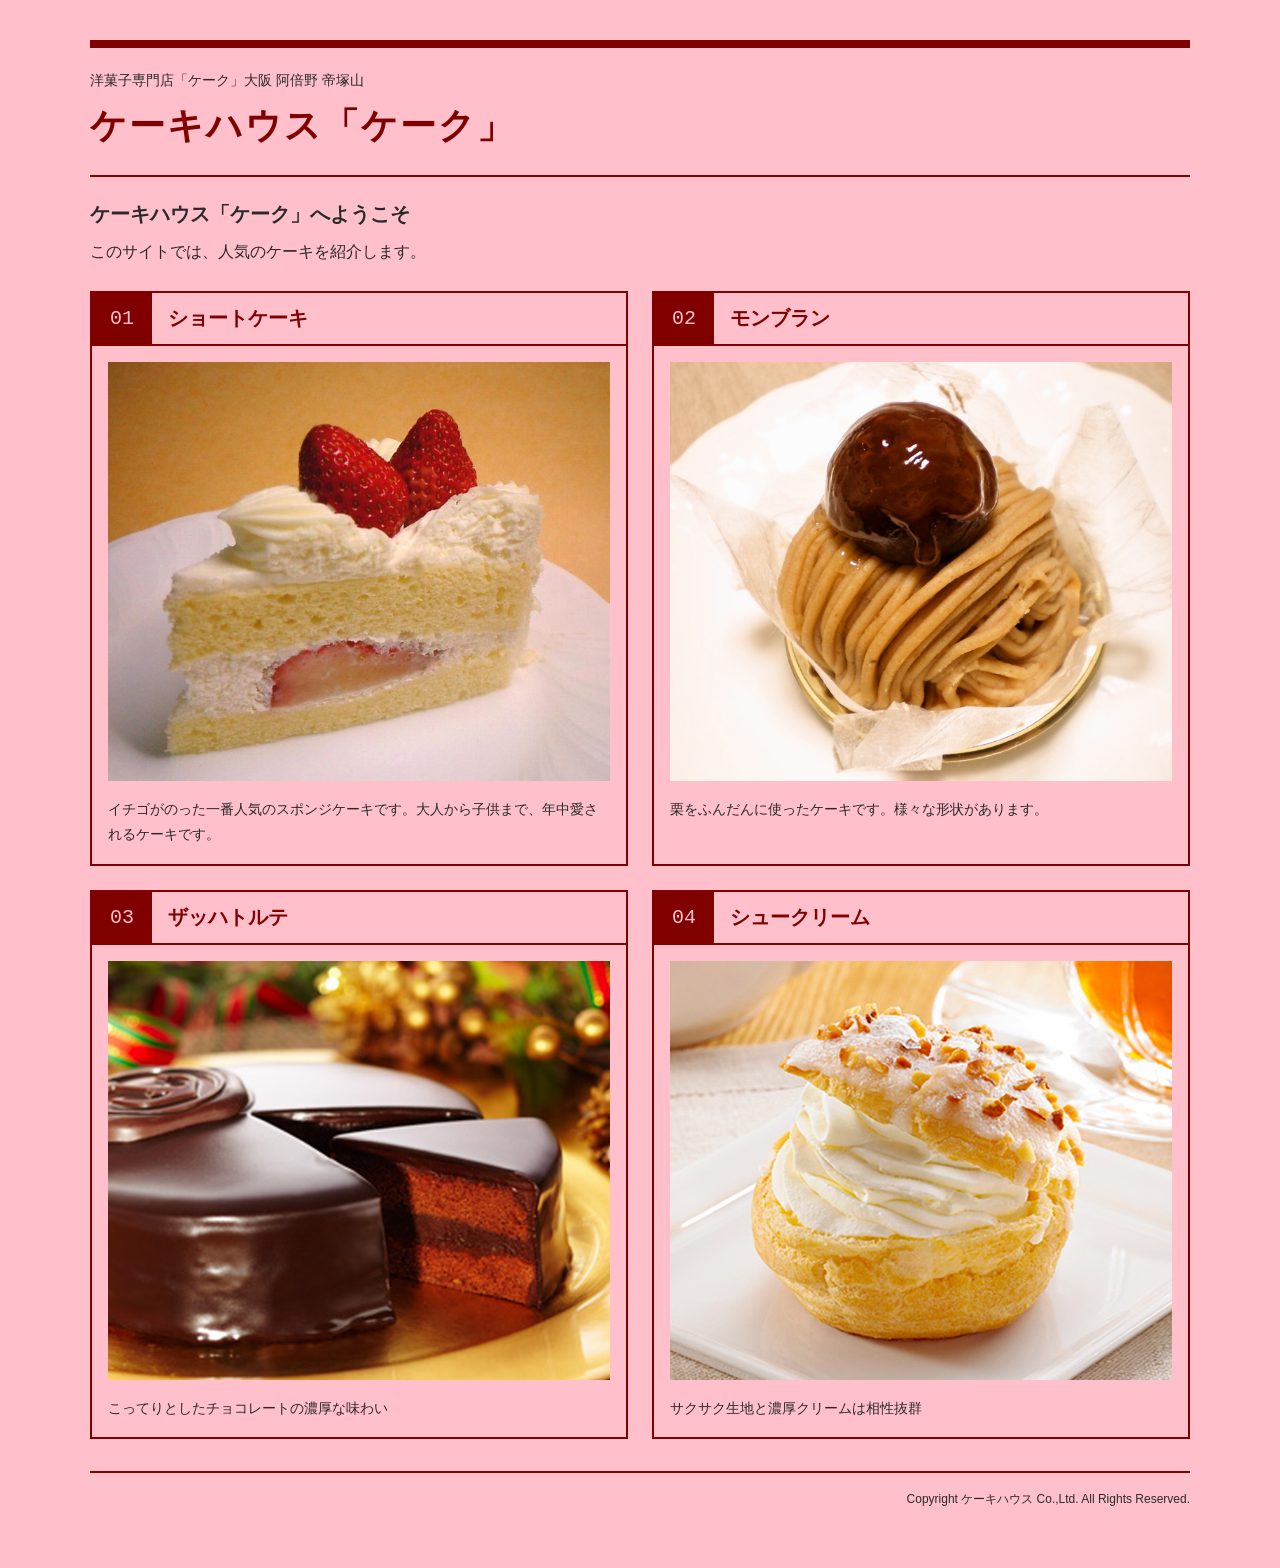
==== index.html @ ac2223a7 "cake" ====
<!doctype html>
<html lang="ja">
<head>
<meta charset="utf-8">
<meta name="viewport" content="width=device-width, initial-scale=1">
<title>ケーキハウス「ケーク」</title>
<link rel="stylesheet" href="style.css">
</head>
<body>
<div class="container">
  <div class="header">
    <p>洋菓子専門店「ケーク」大阪 阿倍野 帝塚山</p>
    <h1>ケーキハウス「ケーク」</h1>
  </div>

  <div class="intro">
    <h2>ケーキハウス「ケーク」へようこそ</h2>
    <p>このサイトでは、人気のケーキを紹介します。</p>
  </div>

  <div class="cakes">
    <div class="cake">
      <div class="cake-title">
        <span class="number">01</span>
        <h3>ショートケーキ</h3>
      </div>
      <div class="cake-image">
        <img src="images/cake01.jpg" alt="ショートケーキ">
      </div>
      <div class="cake-text">
        <p>イチゴがのった一番人気のスポンジケーキです。大人から子供まで、年中愛されるケーキです。</p>
      </div>
    </div>

    <div class="cake">
      <div class="cake-title">
        <span class="number">02</span>
        <h3>モンブラン</h3>
      </div>
      <div class="cake-image">
        <img src="images/cake02.jpg" alt="モンブラン">
      </div>
      <div class="cake-text">
        <p>栗をふんだんに使ったケーキです。様々な形状があります。</p>
      </div>
    </div>

    <div class="cake">
      <div class="cake-title">
        <span class="number">03</span>
        <h3>ザッハトルテ</h3>
      </div>
      <div class="cake-image">
        <img src="images/cake03.jpg" alt="ザッハトルテ">
      </div>
      <div class="cake-text">
        <p>こってりとしたチョコレートの濃厚な味わい</p>
      </div>
    </div>

    <div class="cake">
      <div class="cake-title">
        <span class="number">04</span>
        <h3>シュークリーム</h3>
      </div>
      <div class="cake-image">
        <img src="images/cake04.jpg" alt="シュークリーム">
      </div>
      <div class="cake-text">
        <p>サクサク生地と濃厚クリームは相性抜群</p>
      </div>
    </div>
  </div>

  <div class="footer">
    Copyright ケーキハウス Co.,Ltd. All Rights Reserved.
  </div>
</div>
</body>
</html>
---- style.css ----
* {
  box-sizing: border-box;
}

body {
  margin: 0;
  background-color: #ffc0cb;
  color: #292929;
  font-family: Arial, "Meiryo", sans-serif;
}

.container {
  width: 92%;
  max-width: 1100px;
  margin: 40px auto;
}

.header {
  border-top: 8px solid #800000;
  border-bottom: 2px solid #800000;
  padding: 24px 0;
}

.header p {
  margin: 0 0 12px;
  font-size: 14px;
}

h1 {
  margin: 0;
  color: #800000;
  font-size: 36px;
  letter-spacing: 2px;
}

.intro {
  padding: 24px 0;
}

.intro h2 {
  margin: 0 0 10px;
  font-size: 20px;
}

.intro p {
  margin: 0;
  line-height: 1.8;
}

.cakes {
  display: flex;
  flex-wrap: wrap;
  gap: 24px;
}

.cake {
  width: calc((100% - 24px) / 2);
  border: 2px solid #800000;
}

.cake-title {
  display: flex;
  align-items: center;
  gap: 16px;
  border-bottom: 2px solid #800000;
}

.number {
  padding: 14px 18px;
  background-color: #800000;
  color: #ffc0cb;
  font-family: Consolas, monospace;
  font-size: 20px;
}

.cake h3 {
  margin: 0;
  color: #800000;
  font-size: 20px;
}

.cake-image {
  padding: 16px 16px 0;
}

.cake img {
  display: block;
  width: 100%;
  height: auto;
}

.cake-text {
  padding: 16px;
}

.cake p {
  margin: 0;
  font-size: 14px;
  line-height: 1.8;
}

.footer {
  margin-top: 32px;
  padding: 18px 0;
  border-top: 2px solid #800000;
  text-align: right;
  font-size: 12px;
}

@media (max-width: 650px) {
  .container {
    margin-top: 20px;
  }

  h1 {
    font-size: 26px;
  }

  .cake {
    width: 100%;
  }

  .cake h3 {
    font-size: 18px;
  }

  .footer {
    text-align: center;
  }
}
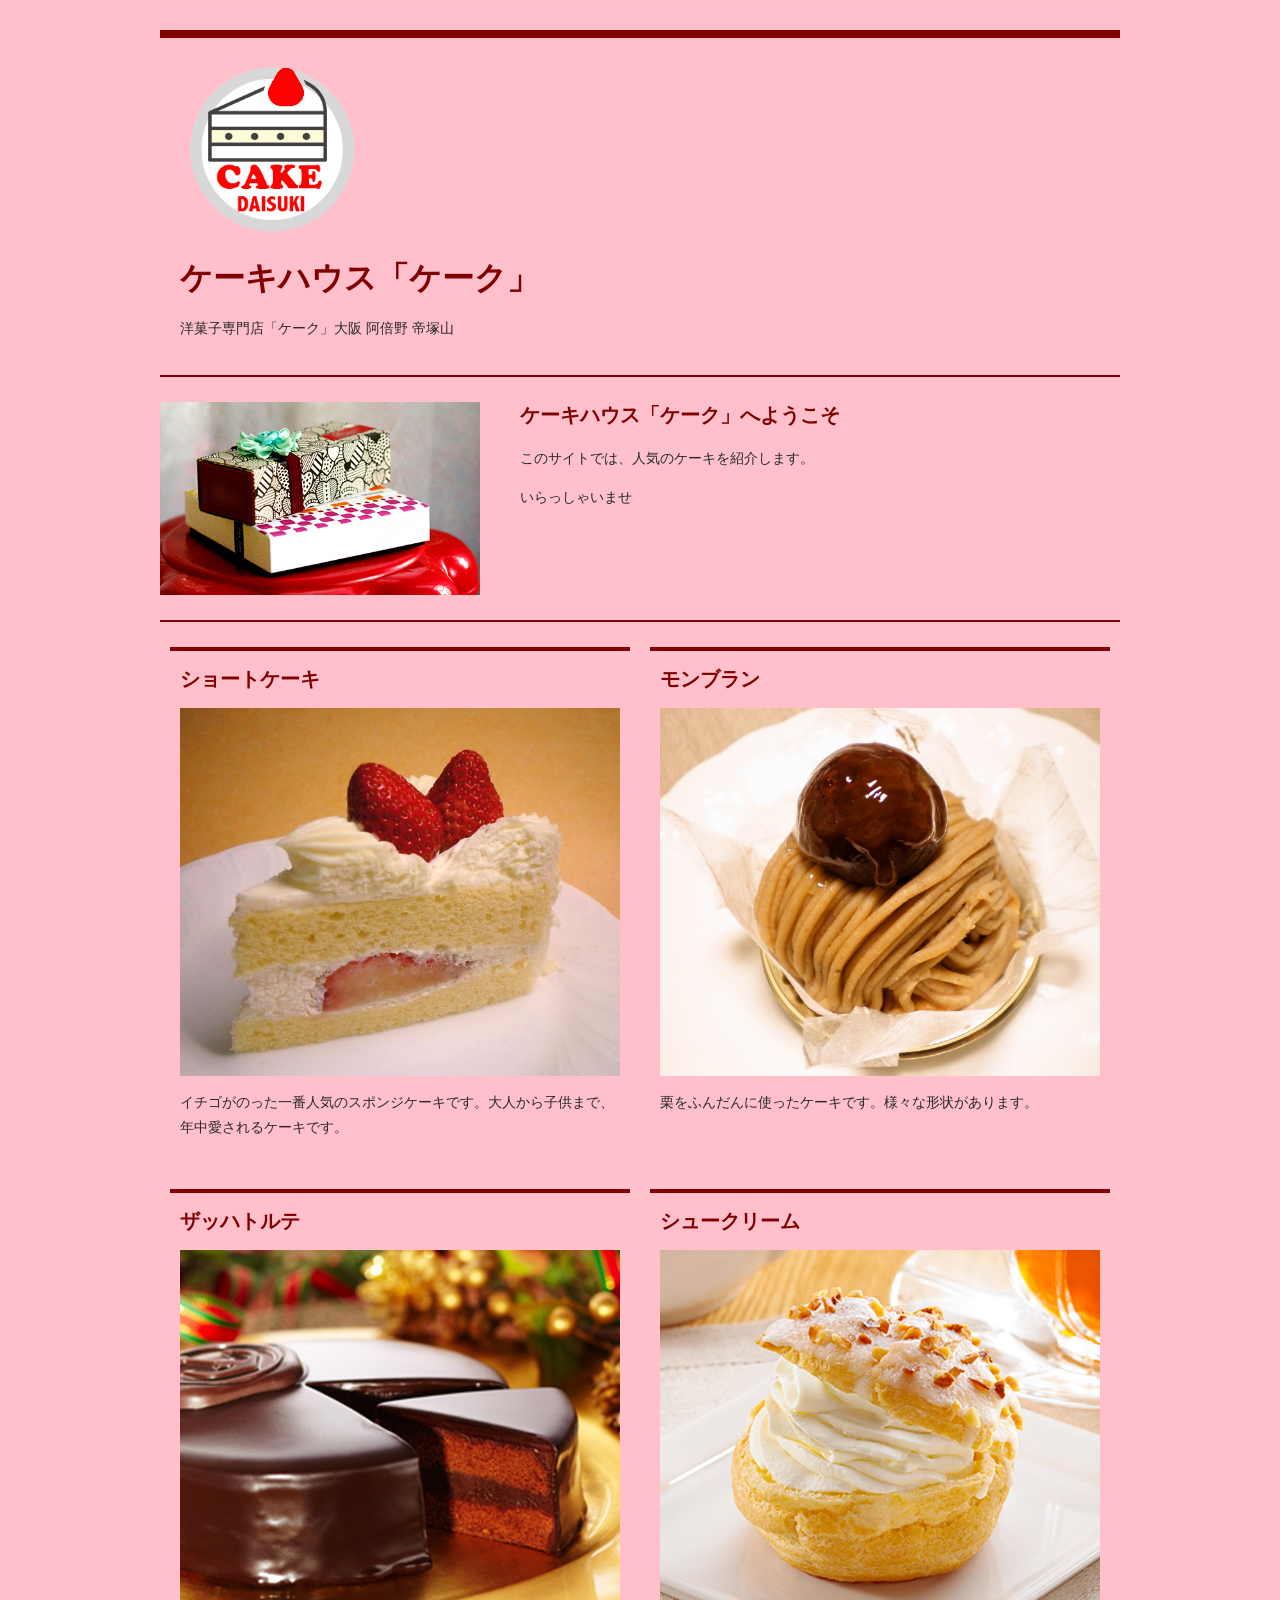
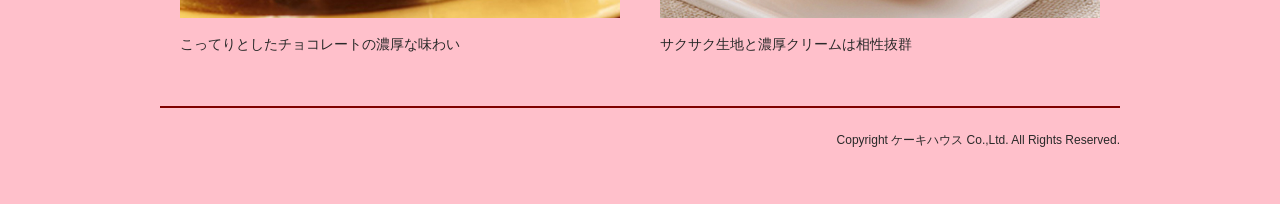
==== commit 0526e94e: "cake" ====
--- a/index.html
+++ b/index.html
@@ -2,78 +2,62 @@
 <html lang="ja">
 <head>
 <meta charset="utf-8">
-<meta name="viewport" content="width=device-width, initial-scale=1">
 <title>ケーキハウス「ケーク」</title>
 <link rel="stylesheet" href="style.css">
 </head>
+
 <body>
-<div class="container">
-  <div class="header">
+<div id="bigbox">
+  <div id="one">
+    <img src="images/logo.png" width="180" alt="ケークのロゴ">
+    <h1>ケーキハウス「ケーク」</h1>
     <p>洋菓子専門店「ケーク」大阪 阿倍野 帝塚山</p>
-    <h1>ケーキハウス「ケーク」</h1>
   </div>
 
-  <div class="intro">
-    <h2>ケーキハウス「ケーク」へようこそ</h2>
-    <p>このサイトでは、人気のケーキを紹介します。</p>
+  <div id="two">
+    <div class="shop">
+      <img src="images/shop.jpg" alt="ケーキハウス「ケーク」の店舗">
+    </div>
+
+    <div class="welcome">
+      <h2>ケーキハウス「ケーク」へようこそ</h2>
+      <p>このサイトでは、人気のケーキを紹介します。</p>
+      <p>いらっしゃいませ</p>
+    </div>
   </div>
 
-  <div class="cakes">
-    <div class="cake">
-      <div class="cake-title">
-        <span class="number">01</span>
-        <h3>ショートケーキ</h3>
-      </div>
-      <div class="cake-image">
+  <div id="three">
+    <div class="row">
+      <div class="cakes">
+        <h2>ショートケーキ</h2>
         <img src="images/cake01.jpg" alt="ショートケーキ">
-      </div>
-      <div class="cake-text">
         <p>イチゴがのった一番人気のスポンジケーキです。大人から子供まで、年中愛されるケーキです。</p>
       </div>
-    </div>
 
-    <div class="cake">
-      <div class="cake-title">
-        <span class="number">02</span>
-        <h3>モンブラン</h3>
-      </div>
-      <div class="cake-image">
+      <div class="cakes">
+        <h2>モンブラン</h2>
         <img src="images/cake02.jpg" alt="モンブラン">
-      </div>
-      <div class="cake-text">
         <p>栗をふんだんに使ったケーキです。様々な形状があります。</p>
       </div>
     </div>
 
-    <div class="cake">
-      <div class="cake-title">
-        <span class="number">03</span>
-        <h3>ザッハトルテ</h3>
-      </div>
-      <div class="cake-image">
+    <div class="row">
+      <div class="cakes">
+        <h2>ザッハトルテ</h2>
         <img src="images/cake03.jpg" alt="ザッハトルテ">
-      </div>
-      <div class="cake-text">
         <p>こってりとしたチョコレートの濃厚な味わい</p>
       </div>
-    </div>
 
-    <div class="cake">
-      <div class="cake-title">
-        <span class="number">04</span>
-        <h3>シュークリーム</h3>
-      </div>
-      <div class="cake-image">
+      <div class="cakes">
+        <h2>シュークリーム</h2>
         <img src="images/cake04.jpg" alt="シュークリーム">
-      </div>
-      <div class="cake-text">
         <p>サクサク生地と濃厚クリームは相性抜群</p>
       </div>
     </div>
   </div>
 
-  <div class="footer">
-    Copyright ケーキハウス Co.,Ltd. All Rights Reserved.
+  <div id="footer">
+    <p>Copyright ケーキハウス Co.,Ltd. All Rights Reserved.</p>
   </div>
 </div>
 </body>
--- a/style.css
+++ b/style.css
@@ -1,130 +1,99 @@
-* {
-  box-sizing: border-box;
-}
-
 body {
-  margin: 0;
   background-color: #ffc0cb;
   color: #292929;
   font-family: Arial, "Meiryo", sans-serif;
 }
 
-.container {
-  width: 92%;
-  max-width: 1100px;
-  margin: 40px auto;
+#bigbox {
+  width: 960px;
+  margin: 30px auto;
 }
 
-.header {
+#one {
   border-top: 8px solid #800000;
   border-bottom: 2px solid #800000;
-  padding: 24px 0;
+  padding: 20px;
 }
 
-.header p {
-  margin: 0 0 12px;
-  font-size: 14px;
+#one img {
+  width: 180px;
+  height: auto;
 }
 
 h1 {
-  margin: 0;
   color: #800000;
-  font-size: 36px;
-  letter-spacing: 2px;
+  font-size: 32px;
+  margin: 15px 0;
 }
 
-.intro {
-  padding: 24px 0;
-}
-
-.intro h2 {
-  margin: 0 0 10px;
-  font-size: 20px;
-}
-
-.intro p {
-  margin: 0;
-  line-height: 1.8;
-}
-
-.cakes {
-  display: flex;
-  flex-wrap: wrap;
-  gap: 24px;
-}
-
-.cake {
-  width: calc((100% - 24px) / 2);
-  border: 2px solid #800000;
-}
-
-.cake-title {
-  display: flex;
-  align-items: center;
-  gap: 16px;
-  border-bottom: 2px solid #800000;
-}
-
-.number {
-  padding: 14px 18px;
-  background-color: #800000;
-  color: #ffc0cb;
-  font-family: Consolas, monospace;
-  font-size: 20px;
-}
-
-.cake h3 {
-  margin: 0;
+h2 {
   color: #800000;
   font-size: 20px;
 }
 
-.cake-image {
-  padding: 16px 16px 0;
+p {
+  font-size: 14px;
+  line-height: 1.8;
 }
 
-.cake img {
+#two {
+  overflow: hidden;
+  padding: 25px 0;
+  border-bottom: 2px solid #800000;
+}
+
+.shop {
+  width: 320px;
+  float: left;
+}
+
+.shop img {
+  display: block;
+  width: 100%;
+}
+
+.welcome {
+  width: 600px;
+  float: right;
+}
+
+.welcome h2 {
+  margin-top: 0;
+}
+
+#three {
+  margin-top: 25px;
+}
+
+.row {
+  overflow: hidden;
+  margin-bottom: 25px;
+}
+
+.cakes {
+  width: 440px;
+  float: left;
+  margin: 0 10px;
+  padding: 10px;
+  border-top: 4px solid #800000;
+}
+
+.cakes h2 {
+  margin: 5px 0 15px;
+}
+
+.cakes img {
   display: block;
   width: 100%;
   height: auto;
 }
 
-.cake-text {
-  padding: 16px;
+#footer {
+  border-top: 2px solid #800000;
+  padding: 10px 0;
+  text-align: right;
 }
 
-.cake p {
-  margin: 0;
-  font-size: 14px;
-  line-height: 1.8;
-}
-
-.footer {
-  margin-top: 32px;
-  padding: 18px 0;
-  border-top: 2px solid #800000;
-  text-align: right;
+#footer p {
   font-size: 12px;
-}
-
-@media (max-width: 650px) {
-  .container {
-    margin-top: 20px;
-  }
-
-  h1 {
-    font-size: 26px;
-  }
-
-  .cake {
-    width: 100%;
-  }
-
-  .cake h3 {
-    font-size: 18px;
-  }
-
-  .footer {
-    text-align: center;
-  }
 }
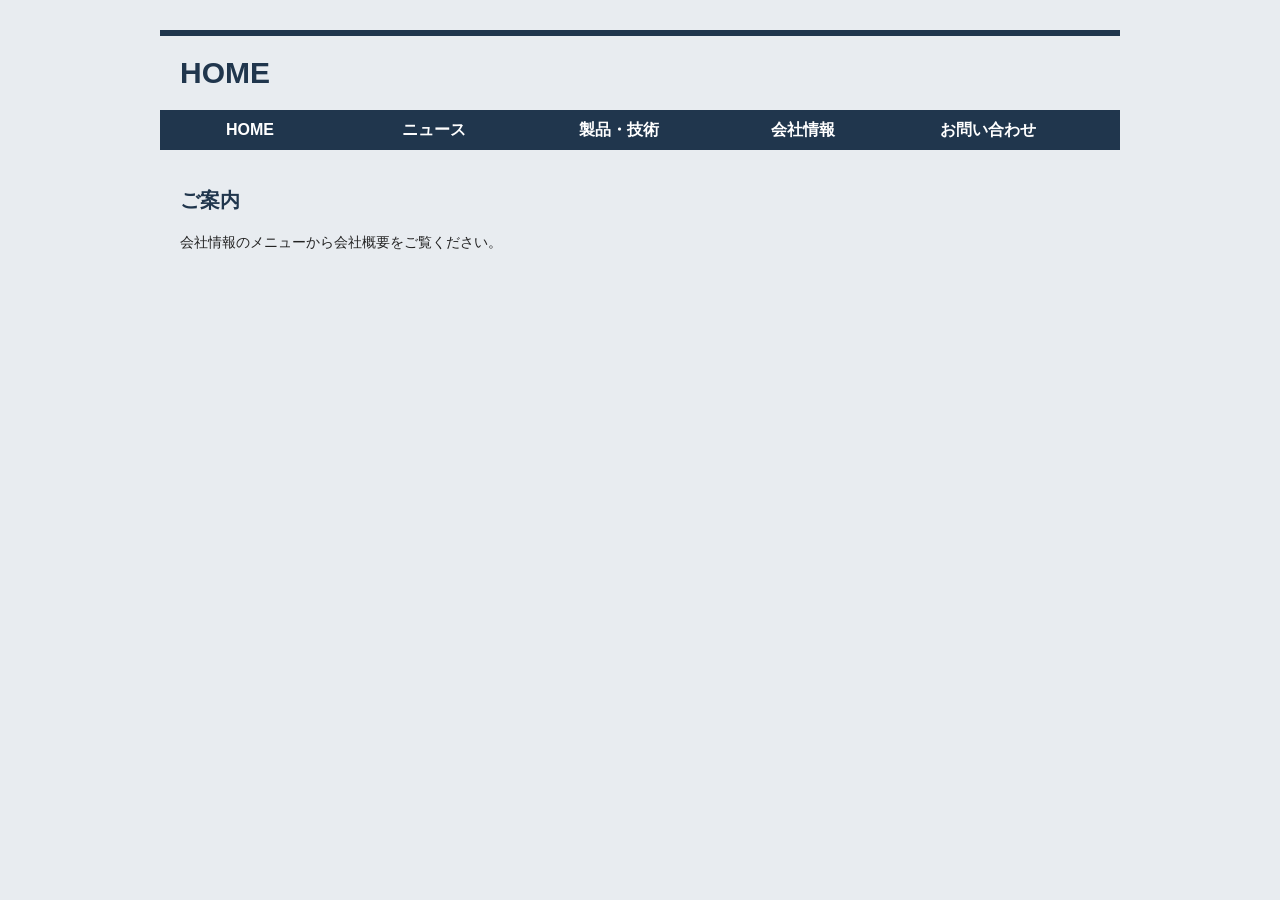
==== commit 2c82d376: "navi" ====
--- a/index.html
+++ b/index.html
@@ -2,62 +2,53 @@
 <html lang="ja">
 <head>
 <meta charset="utf-8">
-<title>ケーキハウス「ケーク」</title>
+<title>HOME</title>
 <link rel="stylesheet" href="style.css">
 </head>
 
 <body>
 <div id="bigbox">
   <div id="one">
-    <img src="images/logo.png" width="180" alt="ケークのロゴ">
-    <h1>ケーキハウス「ケーク」</h1>
-    <p>洋菓子専門店「ケーク」大阪 阿倍野 帝塚山</p>
+    <h1>HOME</h1>
   </div>
 
   <div id="two">
-    <div class="shop">
-      <img src="images/shop.jpg" alt="ケーキハウス「ケーク」の店舗">
-    </div>
-
-    <div class="welcome">
-      <h2>ケーキハウス「ケーク」へようこそ</h2>
-      <p>このサイトでは、人気のケーキを紹介します。</p>
-      <p>いらっしゃいませ</p>
-    </div>
+    <ul class="ddmenu">
+      <li><a href="index.html">HOME</a></li>
+      <li><a href="#">ニュース</a>
+        <ul>
+          <li><a href="#">新製品</a></li>
+          <li><a href="#">新サービス</a></li>
+          <li><a href="#">弊社について</a></li>
+        </ul>
+      </li>
+      <li><a href="#">製品・技術</a>
+        <ul>
+          <li><a href="#">ハードウェア</a></li>
+          <li><a href="#">ソフトウェア</a></li>
+          <li><a href="#">ウェブサービス</a></li>
+        </ul>
+      </li>
+      <li><a href="#">会社情報</a>
+        <ul>
+          <li><a href="gaiyou.html">会社概要</a></li>
+          <li><a href="#">社長挨拶</a></li>
+          <li><a href="#">沿革</a></li>
+          <li><a href="#">所在地</a></li>
+        </ul>
+      </li>
+      <li><a href="#">お問い合わせ</a>
+        <ul>
+          <li><a href="#">よくあるご質問</a></li>
+          <li><a href="#">お問い合わせ先</a></li>
+        </ul>
+      </li>
+    </ul>
   </div>
 
   <div id="three">
-    <div class="row">
-      <div class="cakes">
-        <h2>ショートケーキ</h2>
-        <img src="images/cake01.jpg" alt="ショートケーキ">
-        <p>イチゴがのった一番人気のスポンジケーキです。大人から子供まで、年中愛されるケーキです。</p>
-      </div>
-
-      <div class="cakes">
-        <h2>モンブラン</h2>
-        <img src="images/cake02.jpg" alt="モンブラン">
-        <p>栗をふんだんに使ったケーキです。様々な形状があります。</p>
-      </div>
-    </div>
-
-    <div class="row">
-      <div class="cakes">
-        <h2>ザッハトルテ</h2>
-        <img src="images/cake03.jpg" alt="ザッハトルテ">
-        <p>こってりとしたチョコレートの濃厚な味わい</p>
-      </div>
-
-      <div class="cakes">
-        <h2>シュークリーム</h2>
-        <img src="images/cake04.jpg" alt="シュークリーム">
-        <p>サクサク生地と濃厚クリームは相性抜群</p>
-      </div>
-    </div>
-  </div>
-
-  <div id="footer">
-    <p>Copyright ケーキハウス Co.,Ltd. All Rights Reserved.</p>
+    <h2>ご案内</h2>
+    <p>会社情報のメニューから会社概要をご覧ください。</p>
   </div>
 </div>
 </body>
--- a/style.css
+++ b/style.css
@@ -1,6 +1,6 @@
 body {
-  background-color: #ffc0cb;
-  color: #292929;
+  background-color: #e8ecf0;
+  color: #222222;
   font-family: Arial, "Meiryo", sans-serif;
 }
 
@@ -10,90 +10,75 @@
 }
 
 #one {
-  border-top: 8px solid #800000;
-  border-bottom: 2px solid #800000;
   padding: 20px;
-}
-
-#one img {
-  width: 180px;
-  height: auto;
+  border-top: 6px solid #20364d;
 }
 
 h1 {
-  color: #800000;
-  font-size: 32px;
-  margin: 15px 0;
+  margin: 0;
+  color: #20364d;
+  font-size: 30px;
 }
 
 h2 {
-  color: #800000;
+  color: #20364d;
   font-size: 20px;
+}
+
+ul.ddmenu {
+  margin: 0;
+  padding: 0;
+  background-color: #20364d;
+}
+
+ul.ddmenu li {
+  width: 180px;
+  display: inline-block;
+  list-style-type: none;
+  position: relative;
+  vertical-align: top;
+}
+
+ul.ddmenu a {
+  background-color: #20364d;
+  color: white;
+  line-height: 40px;
+  text-align: center;
+  text-decoration: none;
+  font-weight: bold;
+  display: block;
+}
+
+ul.ddmenu ul {
+  display: none;
+  margin: 0;
+  padding: 0;
+  position: absolute;
+  top: 100%;
+  left: 0;
+  z-index: 1;
+}
+
+ul.ddmenu ul li {
+  display: block;
+}
+
+ul.ddmenu a:hover,
+ul.ddmenu a:focus {
+  background-color: #c9dbea;
+  color: #20364d;
+}
+
+ul.ddmenu li:hover > ul,
+ul.ddmenu li:focus-within > ul {
+  display: block;
+}
+
+#three {
+  padding: 20px;
 }
 
 p {
   font-size: 14px;
   line-height: 1.8;
-}
-
-#two {
-  overflow: hidden;
-  padding: 25px 0;
-  border-bottom: 2px solid #800000;
-}
-
-.shop {
-  width: 320px;
-  float: left;
-}
-
-.shop img {
-  display: block;
-  width: 100%;
-}
-
-.welcome {
-  width: 600px;
-  float: right;
-}
-
-.welcome h2 {
-  margin-top: 0;
-}
-
-#three {
-  margin-top: 25px;
-}
-
-.row {
-  overflow: hidden;
-  margin-bottom: 25px;
-}
-
-.cakes {
-  width: 440px;
-  float: left;
-  margin: 0 10px;
-  padding: 10px;
-  border-top: 4px solid #800000;
-}
-
-.cakes h2 {
-  margin: 5px 0 15px;
-}
-
-.cakes img {
-  display: block;
-  width: 100%;
-  height: auto;
-}
-
-#footer {
-  border-top: 2px solid #800000;
-  padding: 10px 0;
-  text-align: right;
-}
-
-#footer p {
-  font-size: 12px;
 }
